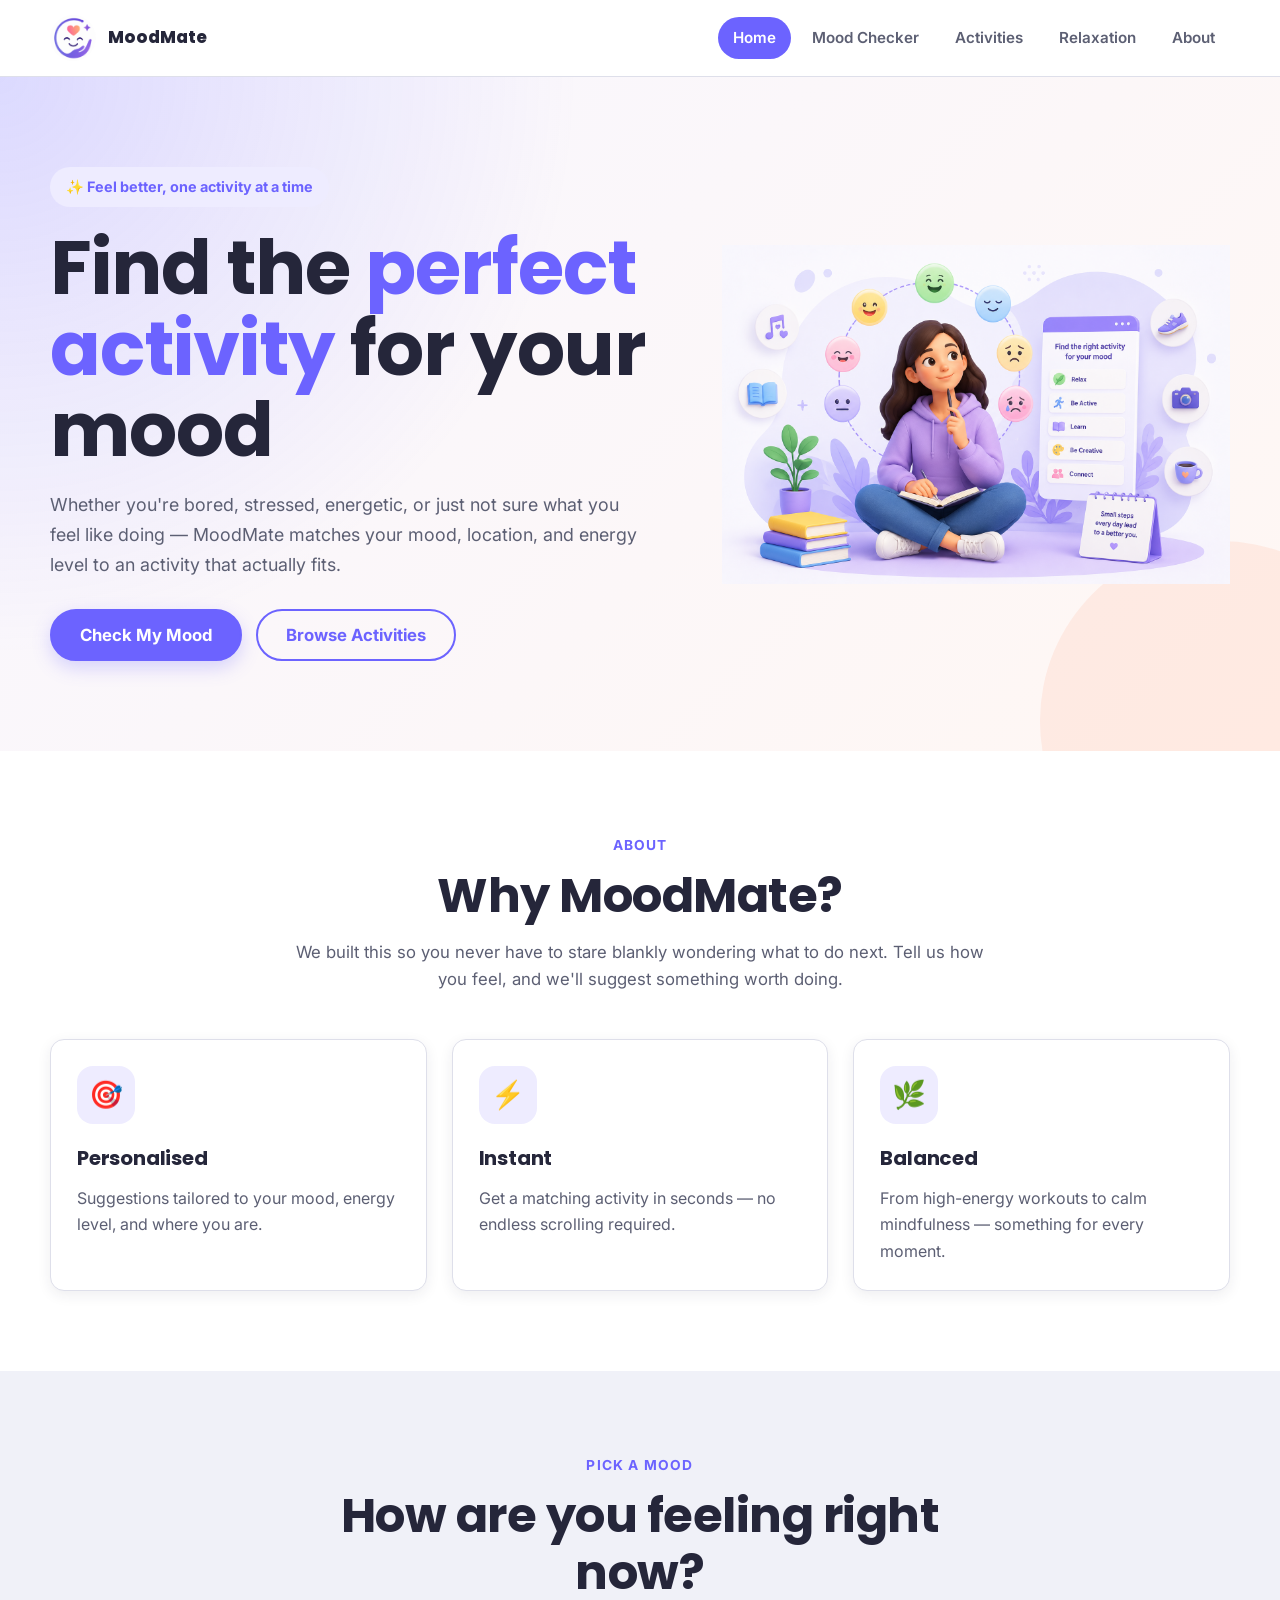
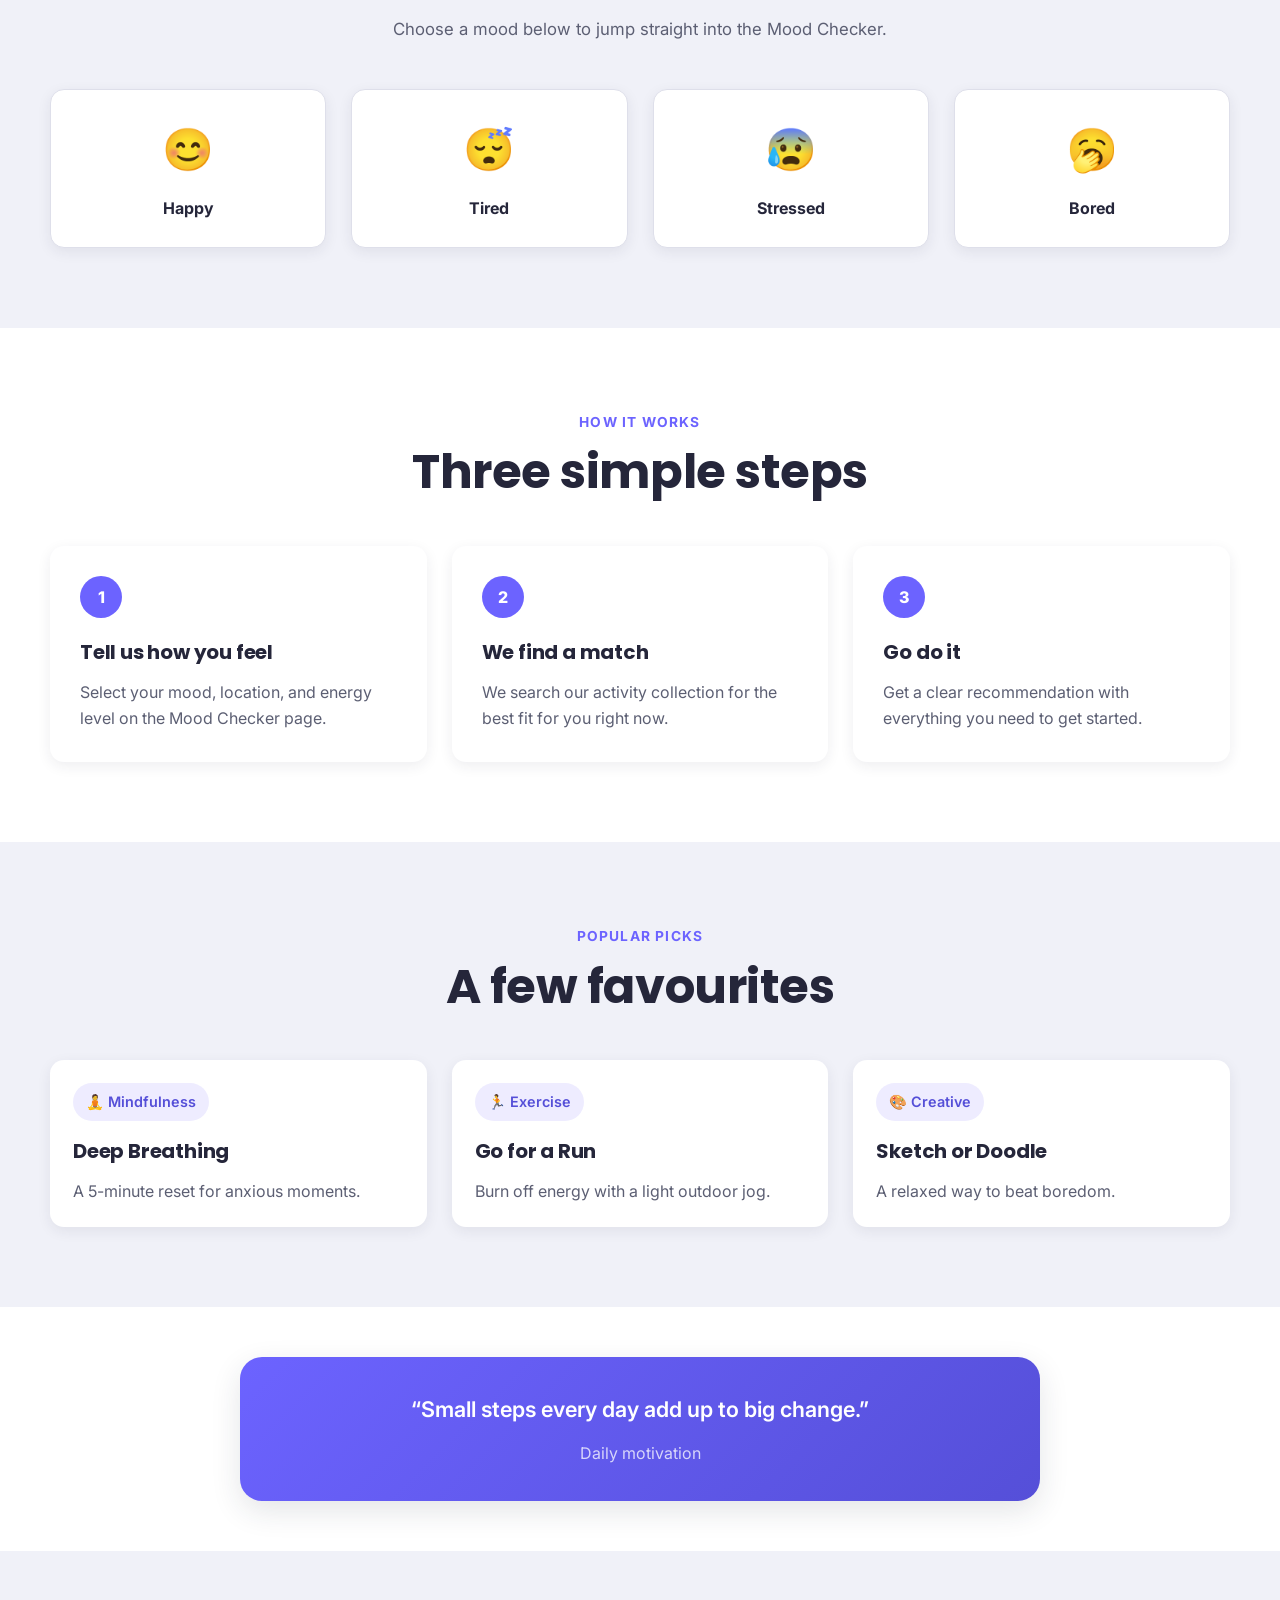
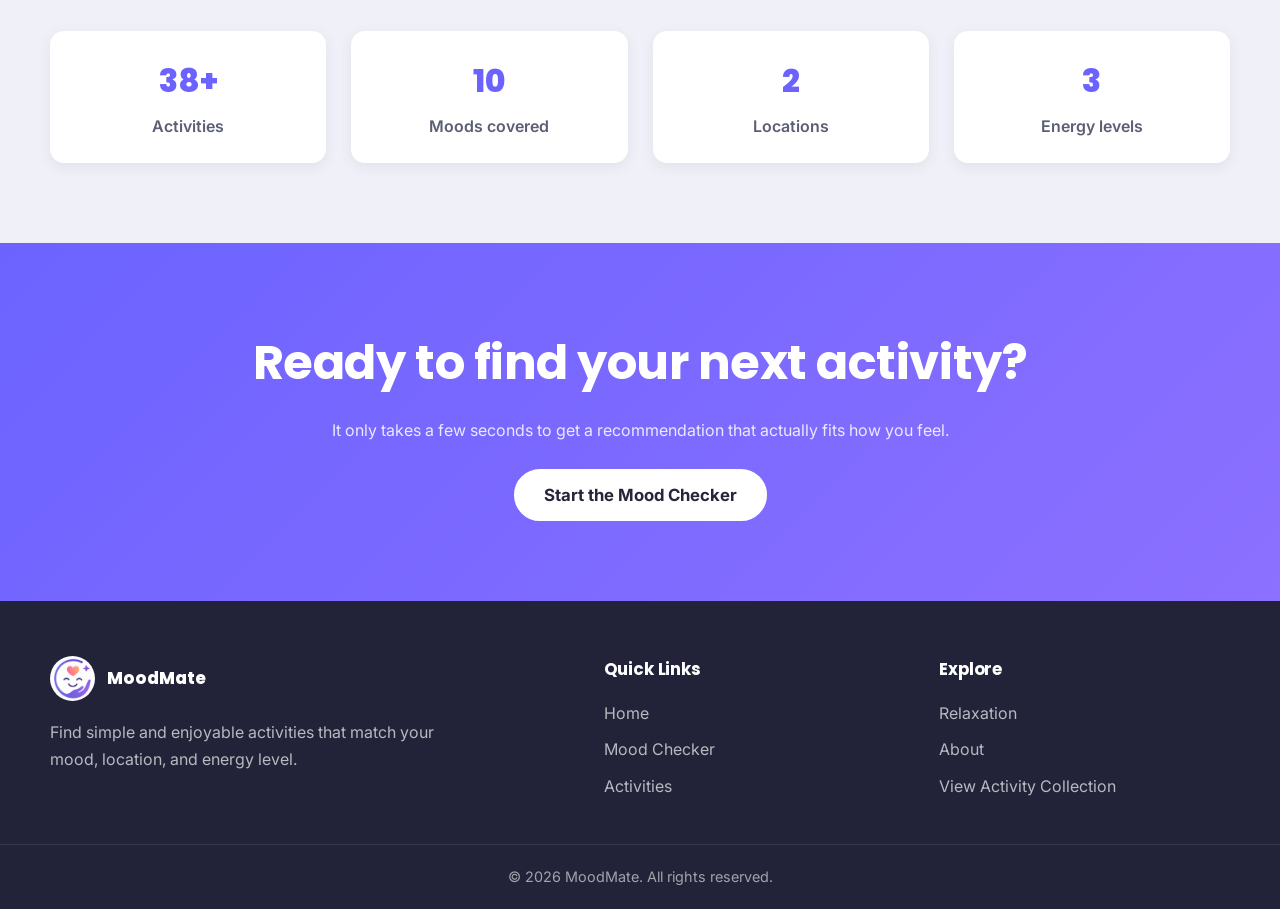
==== index.html @ 09d6cd77 "Add files via upload" ====
<!DOCTYPE html>
<html lang="en">
 <head>
  <meta charset="utf-8">
  <meta content="width=device-width, initial-scale=1.0" name="viewport">
  <meta content="Find activities that match your mood, location, and energy level in seconds." name="description">
  <meta content="MoodMate" name="author">
  <title>
   Home | MoodMate
  </title>
  <link href="https://fonts.googleapis.com" rel="preconnect">
  <link crossorigin href="https://fonts.gstatic.com" rel="preconnect">
  <link href="https://fonts.googleapis.com/css2?family=Poppins:wght@500;600;700;800&family=Inter:wght@400;500;600;700&display=swap" rel="stylesheet">
  <link href="css/style.css" rel="stylesheet">
 </head>
 <body>
  <div class="site-wrapper">
   <header class="site-header">
    <div class="container navbar-container">
     <a aria-label="Go to home page" class="site-logo" href="index.html">
      <img alt="MoodMate logo" class="site-logo-image" src="images/logo.png">
      <span class="site-logo-text">
       MoodMate
      </span>
     </a>
     <button aria-controls="mainNavigation" aria-expanded="false" aria-label="Open navigation menu" class="mobile-menu-button" id="mobileMenuButton" type="button">
      <span class="menu-line">
      </span>
      <span class="menu-line">
      </span>
      <span class="menu-line">
      </span>
     </button>
     <nav aria-label="Main navigation" class="main-navigation" id="mainNavigation">
      <ul class="navigation-list">
       <li class="navigation-item">
        <a class="nav-link active" href="index.html">
         Home
        </a>
       </li>
       <li class="navigation-item">
        <a class="nav-link" href="mood-checker.html">
         Mood Checker
        </a>
       </li>
       <li class="navigation-item">
        <a class="nav-link" href="activities.html">
         Activities
        </a>
       </li>
       <li class="navigation-item">
        <a class="nav-link" href="relaxation.html">
         Relaxation
        </a>
       </li>
       <li class="navigation-item">
        <a class="nav-link" href="about.html">
         About
        </a>
       </li>
      </ul>
     </nav>
    </div>
   </header>
   <main>
    <!-- Hero -->
    <section class="hero">
     <div class="container hero-content">
      <div class="hero-text">
       <span class="hero-badge">
        ✨ Feel better, one activity at a time
       </span>
       <h1 class="hero-title">
        Find the
        <span class="hero-title-highlight">
         perfect activity
        </span>
        for your mood
       </h1>
       <p class="hero-description">
        Whether you're bored, stressed, energetic, or just not sure what you feel like doing &mdash;
                    MoodMate matches your mood, location, and energy level to an activity
                    that actually fits.
       </p>
       <div class="hero-actions">
        <a class="button button-primary button-large" href="mood-checker.html">
         Check My Mood
        </a>
        <a class="button button-outline button-large" href="activities.html">
         Browse Activities
        </a>
       </div>
      </div>
      <div class="hero-image-wrapper">
       <img alt="Illustration of a smiling face card surrounded by activity chips" class="hero-image" src="images/hero.png">
      </div>
     </div>
    </section>
    <!-- About -->
    <section class="page-section section-background">
     <div class="container">
      <div class="section-header">
       <span class="section-label">
        About
       </span>
       <h2 class="section-title">
        Why MoodMate?
       </h2>
       <p class="section-description">
        We built this so you never have to stare blankly wondering what to do next.
                    Tell us how you feel, and we'll suggest something worth doing.
       </p>
      </div>
      <div class="grid grid-three">
       <div class="card">
        <div class="card-icon">
         🎯
        </div>
        <h3 class="card-title">
         Personalised
        </h3>
        <p class="card-description">
         Suggestions tailored to your mood, energy level, and where you are.
        </p>
       </div>
       <div class="card">
        <div class="card-icon">
         ⚡
        </div>
        <h3 class="card-title">
         Instant
        </h3>
        <p class="card-description">
         Get a matching activity in seconds &mdash; no endless scrolling required.
        </p>
       </div>
       <div class="card">
        <div class="card-icon">
         🌿
        </div>
        <h3 class="card-title">
         Balanced
        </h3>
        <p class="card-description">
         From high-energy workouts to calm mindfulness &mdash; something for every moment.
        </p>
       </div>
      </div>
     </div>
    </section>
    <!-- Mood picker preview -->
    <section class="page-section section-soft">
     <div class="container">
      <div class="section-header">
       <span class="section-label">
        Pick a mood
       </span>
       <h2 class="section-title">
        How are you feeling right now?
       </h2>
       <p class="section-description">
        Choose a mood below to jump straight into the Mood Checker.
       </p>
      </div>
      <div class="grid grid-four">
       <a class="mood-card" href="mood-checker.html">
        <div class="mood-icon">
         😊
        </div>
        <div class="mood-name">
         Happy
        </div>
       </a>
       <a class="mood-card" href="mood-checker.html">
        <div class="mood-icon">
         😴
        </div>
        <div class="mood-name">
         Tired
        </div>
       </a>
       <a class="mood-card" href="mood-checker.html">
        <div class="mood-icon">
         😰
        </div>
        <div class="mood-name">
         Stressed
        </div>
       </a>
       <a class="mood-card" href="mood-checker.html">
        <div class="mood-icon">
         🥱
        </div>
        <div class="mood-name">
         Bored
        </div>
       </a>
      </div>
     </div>
    </section>
    <!-- How it works -->
    <section class="page-section section-background">
     <div class="container">
      <div class="section-header">
       <span class="section-label">
        How it works
       </span>
       <h2 class="section-title">
        Three simple steps
       </h2>
      </div>
      <div class="grid grid-three steps-grid">
       <div class="step-card">
        <h3 class="card-title">
         Tell us how you feel
        </h3>
        <p class="card-description">
         Select your mood, location, and energy level on the Mood Checker page.
        </p>
       </div>
       <div class="step-card">
        <h3 class="card-title">
         We find a match
        </h3>
        <p class="card-description">
         We search our activity collection for the best fit for you right now.
        </p>
       </div>
       <div class="step-card">
        <h3 class="card-title">
         Go do it
        </h3>
        <p class="card-description">
         Get a clear recommendation with everything you need to get started.
        </p>
       </div>
      </div>
     </div>
    </section>
    <!-- Featured activities -->
    <section class="page-section section-soft">
     <div class="container">
      <div class="section-header">
       <span class="section-label">
        Popular picks
       </span>
       <h2 class="section-title">
        A few favourites
       </h2>
      </div>
      <div class="grid grid-three">
       <div class="featured-card">
        <div class="featured-card-content">
         <span class="detail-badge">
          🧘 Mindfulness
         </span>
         <h3 class="card-title" style="margin-top:14px;">
          Deep Breathing
         </h3>
         <p class="card-description">
          A 5-minute reset for anxious moments.
         </p>
        </div>
       </div>
       <div class="featured-card">
        <div class="featured-card-content">
         <span class="detail-badge">
          🏃 Exercise
         </span>
         <h3 class="card-title" style="margin-top:14px;">
          Go for a Run
         </h3>
         <p class="card-description">
          Burn off energy with a light outdoor jog.
         </p>
        </div>
       </div>
       <div class="featured-card">
        <div class="featured-card-content">
         <span class="detail-badge">
          🎨 Creative
         </span>
         <h3 class="card-title" style="margin-top:14px;">
          Sketch or Doodle
         </h3>
         <p class="card-description">
          A relaxed way to beat boredom.
         </p>
        </div>
       </div>
      </div>
     </div>
    </section>
    <!-- Quote -->
    <section class="page-section-small section-background">
     <div class="container">
      <div class="quote-box">
       <p class="quote-text" id="dailyQuote">
        "Take care of your body. It's the only place you have to live."
       </p>
       <p class="quote-label">
        Daily motivation
       </p>
      </div>
     </div>
    </section>
    <!-- Benefits -->
    <section class="page-section section-soft">
     <div class="container grid grid-four">
      <div class="info-card">
       <span class="info-card-number">
        38+
       </span>
       <span class="info-card-label">
        Activities
       </span>
      </div>
      <div class="info-card">
       <span class="info-card-number">
        10
       </span>
       <span class="info-card-label">
        Moods covered
       </span>
      </div>
      <div class="info-card">
       <span class="info-card-number">
        2
       </span>
       <span class="info-card-label">
        Locations
       </span>
      </div>
      <div class="info-card">
       <span class="info-card-number">
        3
       </span>
       <span class="info-card-label">
        Energy levels
       </span>
      </div>
     </div>
    </section>
    <!-- CTA -->
    <section class="page-section cta-section">
     <div class="container">
      <h2 class="cta-title">
       Ready to find your next activity?
      </h2>
      <p class="cta-description">
       It only takes a few seconds to get a recommendation that actually fits how you feel.
      </p>
      <a class="button button-light button-large" href="mood-checker.html">
       Start the Mood Checker
      </a>
     </div>
    </section>
   </main>
   <footer class="site-footer">
    <div class="container footer-container">
     <div class="footer-section footer-about">
      <a aria-label="Go to home page" class="footer-logo" href="index.html">
       <img alt="MoodMate logo" class="footer-logo-image" src="images/logo.png">
       <span class="footer-logo-text">
        MoodMate
       </span>
      </a>
      <p class="footer-description">
       Find simple and enjoyable activities that match your mood, location, and energy level.
      </p>
     </div>
     <div class="footer-section">
      <h2 class="footer-heading">
       Quick Links
      </h2>
      <ul class="footer-links">
       <li>
        <a href="index.html">
         Home
        </a>
       </li>
       <li>
        <a href="mood-checker.html">
         Mood Checker
        </a>
       </li>
       <li>
        <a href="activities.html">
         Activities
        </a>
       </li>
      </ul>
     </div>
     <div class="footer-section">
      <h2 class="footer-heading">
       Explore
      </h2>
      <ul class="footer-links">
       <li>
        <a href="relaxation.html">
         Relaxation
        </a>
       </li>
       <li>
        <a href="about.html">
         About
        </a>
       </li>
       <li>
        <a href="xml/activities.xml" rel="noopener noreferrer" target="_blank">
         View Activity Collection
        </a>
       </li>
      </ul>
     </div>
    </div>
    <div class="footer-bottom">
     <div class="container">
      <p>
       &copy;
       <span id="currentYear">
       </span>
       MoodMate. All rights reserved.
      </p>
     </div>
    </div>
   </footer>
  </div>
  <script src="js/main.js">
  </script>
 </body>
</html>
---- css/style.css ----
/* =========================================================
   1. CSS VARIABLES
   ========================================================= */

:root {
    --primary-color: #6c63ff;
    --primary-dark: #554fd8;
    --primary-light: #eeecff;

    --secondary-color: #ff8a65;
    --secondary-light: #fff0eb;

    --success-color: #2e9d67;
    --success-light: #e8f7ef;

    --danger-color: #d9534f;
    --danger-light: #fdeceb;

    --warning-color: #e0a800;
    --warning-light: #fff7d6;

    --text-dark: #25263a;
    --text-medium: #5c5f73;
    --text-light: #7d8092;

    --background-color: #f7f8fc;
    --surface-color: #ffffff;
    --surface-soft: #f0f1f8;

    --border-color: #dedfea;
    --border-dark: #c9cbd8;

    --shadow-small: 0 4px 14px rgba(37, 38, 58, 0.08);
    --shadow-medium: 0 10px 30px rgba(37, 38, 58, 0.12);
    --shadow-large: 0 18px 45px rgba(37, 38, 58, 0.16);

    --radius-small: 8px;
    --radius-medium: 14px;
    --radius-large: 22px;
    --radius-round: 999px;

    --transition-fast: 0.2s ease;
    --transition-normal: 0.3s ease;

    --container-width: 1180px;

    --font-family: "Inter", "Segoe UI", Arial, Helvetica, sans-serif;
    --font-heading: "Poppins", "Segoe UI", Arial, Helvetica, sans-serif;
}


/* =========================================================
   2. RESET AND BASE STYLES
   ========================================================= */

* {
    box-sizing: border-box;
    margin: 0;
    padding: 0;
}

html {
    scroll-behavior: smooth;
}

body {
    min-height: 100vh;
    font-family: var(--font-family);
    font-size: 16px;
    line-height: 1.65;
    color: var(--text-dark);
    background-color: var(--background-color);
}

h1, h2, h3, h4, h5, h6 {
    font-family: var(--font-heading);
    font-weight: 700;
    letter-spacing: -0.01em;
}

img {
    display: block;
    max-width: 100%;
    height: auto;
}

a {
    color: inherit;
    text-decoration: none;
}

button,
input,
select,
textarea {
    font: inherit;
}

button {
    cursor: pointer;
}

ul,
ol {
    list-style-position: inside;
}

.site-wrapper {
    min-height: 100vh;
    display: flex;
    flex-direction: column;
}

main {
    flex: 1;
}

::selection {
    color: #ffffff;
    background-color: var(--primary-color);
}


/* =========================================================
   3. REUSABLE LAYOUT
   ========================================================= */

.container {
    width: min(100% - 40px, var(--container-width));
    margin-inline: auto;
}

.page-section {
    padding: 80px 0;
}

.page-section-small {
    padding: 50px 0;
}

.section-background {
    background-color: var(--surface-color);
}

.section-soft {
    background-color: var(--surface-soft);
}

.section-header {
    max-width: 720px;
    margin: 0 auto 45px;
    text-align: center;
}

.section-label {
    display: inline-block;
    margin-bottom: 10px;
    color: var(--primary-color);
    font-size: 0.86rem;
    font-weight: 700;
    letter-spacing: 1.2px;
    text-transform: uppercase;
}

.section-title {
    margin-bottom: 14px;
    font-size: clamp(2rem, 4vw, 3rem);
    line-height: 1.2;
}

.section-description {
    color: var(--text-medium);
    font-size: 1.05rem;
}

.grid {
    display: grid;
    gap: 25px;
}

.grid-two {
    grid-template-columns: repeat(2, minmax(0, 1fr));
}

.grid-three {
    grid-template-columns: repeat(3, minmax(0, 1fr));
}

.grid-four {
    grid-template-columns: repeat(4, minmax(0, 1fr));
}

.text-center {
    text-align: center;
}

.hidden {
    display: none !important;
}

.full-width {
    width: 100%;
}


/* =========================================================
   4. HEADER AND NAVIGATION
   ========================================================= */

.site-header {
    position: sticky;
    top: 0;
    z-index: 1000;
    background-color: rgba(255, 255, 255, 0.96);
    border-bottom: 1px solid var(--border-color);
    backdrop-filter: blur(10px);
}

.navbar-container {
    min-height: 76px;
    display: flex;
    align-items: center;
    justify-content: space-between;
    gap: 30px;
}

.site-logo {
    display: inline-flex;
    align-items: center;
    gap: 12px;
    flex-shrink: 0;
}

.site-logo-image {
    width: 46px;
    height: 46px;
    object-fit: contain;
    border-radius: 50%;
}

.site-logo-text {
    color: var(--text-dark);
    font-family: var(--font-heading);
    font-size: 1.05rem;
    font-weight: 800;
    white-space: nowrap;
}

.main-navigation {
    display: block;
}

.navigation-list {
    display: flex;
    align-items: center;
    gap: 6px;
    list-style: none;
}

.navigation-item {
    list-style: none;
}

.nav-link {
    position: relative;
    display: inline-flex;
    align-items: center;
    min-height: 42px;
    padding: 8px 15px;
    color: var(--text-medium);
    font-size: 0.95rem;
    font-weight: 600;
    border-radius: var(--radius-round);
    transition:
        color var(--transition-fast),
        background-color var(--transition-fast);
}

.nav-link:hover {
    color: var(--primary-color);
    background-color: var(--primary-light);
}

.nav-link.active {
    color: #ffffff;
    background-color: var(--primary-color);
}

.mobile-menu-button {
    display: none;
    width: 44px;
    height: 44px;
    padding: 10px;
    background-color: var(--primary-light);
    border: none;
    border-radius: var(--radius-small);
}

.menu-line {
    display: block;
    width: 100%;
    height: 3px;
    margin: 4px 0;
    background-color: var(--primary-color);
    border-radius: var(--radius-round);
    transition: transform var(--transition-fast);
}


/* =========================================================
   5. BUTTONS
   ========================================================= */

.button,
.btn {
    display: inline-flex;
    align-items: center;
    justify-content: center;
    gap: 8px;
    min-height: 46px;
    padding: 11px 22px;
    font-weight: 700;
    line-height: 1.2;
    text-align: center;
    border: 2px solid transparent;
    border-radius: var(--radius-round);
    transition:
        transform var(--transition-fast),
        background-color var(--transition-fast),
        border-color var(--transition-fast),
        color var(--transition-fast),
        box-shadow var(--transition-fast);
}

.button:hover,
.btn:hover {
    transform: translateY(-2px);
}

.button-primary,
.btn-primary {
    color: #ffffff;
    background-color: var(--primary-color);
    border-color: var(--primary-color);
    box-shadow: 0 7px 18px rgba(108, 99, 255, 0.25);
}

.button-primary:hover,
.btn-primary:hover {
    background-color: var(--primary-dark);
    border-color: var(--primary-dark);
}

.button-secondary,
.btn-secondary {
    color: #ffffff;
    background-color: var(--secondary-color);
    border-color: var(--secondary-color);
}

.button-secondary:hover,
.btn-secondary:hover {
    background-color: #ec7654;
    border-color: #ec7654;
}

.button-outline,
.btn-outline {
    color: var(--primary-color);
    background-color: transparent;
    border-color: var(--primary-color);
}

.button-outline:hover,
.btn-outline:hover {
    color: #ffffff;
    background-color: var(--primary-color);
}

.button-light,
.btn-light {
    color: var(--text-dark);
    background-color: #ffffff;
    border-color: #ffffff;
}

.button-light:hover,
.btn-light:hover {
    color: var(--primary-color);
}

.button-small {
    min-height: 38px;
    padding: 8px 16px;
    font-size: 0.9rem;
}

.button-large {
    min-height: 52px;
    padding: 14px 28px;
    font-size: 1.05rem;
}

.button:disabled,
.btn:disabled {
    cursor: not-allowed;
    opacity: 0.55;
    transform: none;
}


/* =========================================================
   6. HERO SECTIONS
   ========================================================= */

.hero {
    position: relative;
    overflow: hidden;
    padding: 90px 0;
    background:
        radial-gradient(circle at top left, rgba(108, 99, 255, 0.20), transparent 40%),
        linear-gradient(135deg, #f8f7ff, #fff7f3);
}

.hero::after {
    content: "";
    position: absolute;
    right: -120px;
    bottom: -150px;
    width: 360px;
    height: 360px;
    background-color: rgba(255, 138, 101, 0.12);
    border-radius: 50%;
}

.hero-content {
    position: relative;
    z-index: 1;
    display: grid;
    grid-template-columns: 1.1fr 0.9fr;
    align-items: center;
    gap: 50px;
}

.hero-text {
    max-width: 650px;
}

.hero-badge {
    display: inline-flex;
    align-items: center;
    gap: 8px;
    margin-bottom: 20px;
    padding: 8px 16px;
    color: var(--primary-color);
    font-size: 0.9rem;
    font-weight: 700;
    background-color: var(--primary-light);
    border-radius: var(--radius-round);
}

.hero-title {
    margin-bottom: 20px;
    font-size: clamp(2.6rem, 6vw, 4.7rem);
    line-height: 1.08;
    letter-spacing: -1px;
}

.hero-title-highlight {
    color: var(--primary-color);
}

.hero-description {
    max-width: 590px;
    margin-bottom: 30px;
    color: var(--text-medium);
    font-size: 1.12rem;
}

.hero-actions {
    display: flex;
    flex-wrap: wrap;
    gap: 14px;
}

.hero-image-wrapper {
    position: relative;
    z-index: 1;
}

.hero-image {
    width: 100%;
    max-height: 470px;
    object-fit: contain;
}

.page-hero {
    padding: 65px 0;
    text-align: center;
    background: linear-gradient(135deg, var(--primary-light), var(--secondary-light));
}

.page-hero-title {
    margin-bottom: 12px;
    font-size: clamp(2.2rem, 5vw, 3.5rem);
    line-height: 1.15;
}

.page-hero-description {
    max-width: 700px;
    margin: 0 auto;
    color: var(--text-medium);
    font-size: 1.05rem;
}


/* =========================================================
   7. CARDS
   ========================================================= */

.card {
    padding: 26px;
    background-color: var(--surface-color);
    border: 1px solid var(--border-color);
    border-radius: var(--radius-medium);
    box-shadow: var(--shadow-small);
    transition:
        transform var(--transition-normal),
        box-shadow var(--transition-normal),
        border-color var(--transition-normal);
}

.card:hover {
    transform: translateY(-5px);
    border-color: rgba(108, 99, 255, 0.35);
    box-shadow: var(--shadow-medium);
}

.card-icon {
    width: 58px;
    height: 58px;
    margin-bottom: 18px;
    display: grid;
    place-items: center;
    color: var(--primary-color);
    font-size: 1.7rem;
    background-color: var(--primary-light);
    border-radius: 16px;
}

.card-title {
    margin-bottom: 10px;
    font-size: 1.25rem;
}

.card-description {
    color: var(--text-medium);
}

.info-card {
    padding: 24px;
    text-align: center;
    background-color: var(--surface-color);
    border-radius: var(--radius-medium);
    box-shadow: var(--shadow-small);
}

.info-card-number {
    display: block;
    margin-bottom: 5px;
    color: var(--primary-color);
    font-size: 2rem;
    font-weight: 800;
    font-family: var(--font-heading);
}

.info-card-label {
    color: var(--text-medium);
    font-weight: 600;
}


/* =========================================================
   8. FORMS
   ========================================================= */

.form-card {
    max-width: 760px;
    margin: 0 auto;
    padding: 35px;
    background-color: var(--surface-color);
    border: 1px solid var(--border-color);
    border-radius: var(--radius-large);
    box-shadow: var(--shadow-medium);
}

.form-grid {
    display: grid;
    grid-template-columns: repeat(2, minmax(0, 1fr));
    gap: 22px;
}

.form-group {
    display: flex;
    flex-direction: column;
    gap: 8px;
}

.form-group-full {
    grid-column: 1 / -1;
}

.form-label {
    color: var(--text-dark);
    font-weight: 700;
}

.form-control,
.form-select,
.form-textarea {
    width: 100%;
    min-height: 48px;
    padding: 12px 14px;
    color: var(--text-dark);
    background-color: #ffffff;
    border: 1px solid var(--border-dark);
    border-radius: var(--radius-small);
    outline: none;
    transition:
        border-color var(--transition-fast),
        box-shadow var(--transition-fast),
        background-color var(--transition-fast);
}

.form-textarea {
    min-height: 150px;
    resize: vertical;
}

.form-control:focus,
.form-select:focus,
.form-textarea:focus {
    border-color: var(--primary-color);
    box-shadow: 0 0 0 4px rgba(108, 99, 255, 0.12);
}

.form-control::placeholder,
.form-textarea::placeholder {
    color: #a3a5b1;
}

.form-error {
    min-height: 20px;
    color: var(--danger-color);
    font-size: 0.86rem;
}

.input-error {
    border-color: var(--danger-color);
    background-color: var(--danger-light);
}

.form-actions {
    margin-top: 10px;
    display: flex;
    flex-wrap: wrap;
    gap: 12px;
}

.success-message {
    margin-top: 25px;
    padding: 18px;
    color: var(--success-color);
    text-align: center;
    background-color: var(--success-light);
    border: 1px solid rgba(46, 157, 103, 0.25);
    border-radius: var(--radius-small);
}

.error-message {
    margin-top: 25px;
    padding: 18px;
    color: var(--danger-color);
    text-align: center;
    background-color: var(--danger-light);
    border: 1px solid rgba(217, 83, 79, 0.25);
    border-radius: var(--radius-small);
}


/* =========================================================
   9. HOME PAGE
   ========================================================= */

.mood-card {
    cursor: pointer;
    padding: 25px 18px;
    text-align: center;
    background-color: var(--surface-color);
    border: 1px solid var(--border-color);
    border-radius: var(--radius-medium);
    box-shadow: var(--shadow-small);
    transition:
        transform var(--transition-fast),
        border-color var(--transition-fast),
        box-shadow var(--transition-fast);
}

.mood-card:hover {
    transform: translateY(-5px);
    border-color: var(--primary-color);
    box-shadow: var(--shadow-medium);
}

.mood-icon {
    margin-bottom: 12px;
    font-size: 2.6rem;
}

.mood-name {
    font-size: 1rem;
    font-weight: 700;
}

.steps-grid {
    counter-reset: step;
}

.step-card {
    position: relative;
    padding: 30px;
    background-color: var(--surface-color);
    border-radius: var(--radius-medium);
    box-shadow: var(--shadow-small);
}

.step-card::before {
    counter-increment: step;
    content: counter(step);
    width: 42px;
    height: 42px;
    margin-bottom: 18px;
    display: grid;
    place-items: center;
    color: #ffffff;
    font-weight: 800;
    background-color: var(--primary-color);
    border-radius: 50%;
}

.featured-card {
    overflow: hidden;
    background-color: var(--surface-color);
    border-radius: var(--radius-medium);
    box-shadow: var(--shadow-small);
}

.featured-card-image {
    width: 100%;
    height: 210px;
    object-fit: cover;
}

.featured-card-content {
    padding: 23px;
}

.quote-box {
    max-width: 800px;
    margin: 0 auto;
    padding: 35px;
    text-align: center;
    background: linear-gradient(135deg, var(--primary-color), var(--primary-dark));
    border-radius: var(--radius-large);
    box-shadow: var(--shadow-medium);
}

.quote-text {
    margin-bottom: 12px;
    color: #ffffff;
    font-size: 1.35rem;
    font-weight: 600;
}

.quote-label {
    color: rgba(255, 255, 255, 0.75);
}

.cta-section {
    color: #ffffff;
    text-align: center;
    background: linear-gradient(135deg, var(--primary-color), #8c70ff);
}

.cta-title {
    margin-bottom: 14px;
    font-size: clamp(2rem, 4vw, 3rem);
}

.cta-description {
    max-width: 650px;
    margin: 0 auto 26px;
    color: rgba(255, 255, 255, 0.85);
}


/* =========================================================
   10. MOOD CHECKER PAGE
   ========================================================= */

.mood-checker-layout {
    display: grid;
    grid-template-columns: minmax(0, 0.9fr) minmax(0, 1.1fr);
    align-items: start;
    gap: 35px;
}

.mood-checker-image {
    width: 100%;
    max-height: 500px;
    object-fit: contain;
}

.result-area {
    margin-top: 35px;
}

.result-card {
    padding: 30px;
    background-color: var(--surface-color);
    border: 2px solid var(--primary-light);
    border-radius: var(--radius-large);
    box-shadow: var(--shadow-medium);
}

.result-card-heading {
    margin-bottom: 8px;
    color: var(--primary-color);
    font-size: 0.9rem;
    font-weight: 800;
    letter-spacing: 1px;
    text-transform: uppercase;
}

.result-card-title {
    margin-bottom: 14px;
    font-size: 1.8rem;
}

.result-card-description {
    margin-bottom: 20px;
    color: var(--text-medium);
}

.result-details {
    display: flex;
    flex-wrap: wrap;
    gap: 10px;
}

.detail-badge {
    display: inline-flex;
    align-items: center;
    padding: 7px 13px;
    color: var(--primary-dark);
    font-size: 0.9rem;
    font-weight: 600;
    background-color: var(--primary-light);
    border-radius: var(--radius-round);
}

.loading-message {
    padding: 24px;
    color: var(--text-medium);
    text-align: center;
}


/* =========================================================
   11. ACTIVITIES PAGE
   ========================================================= */

.activity-controls {
    margin-bottom: 35px;
    padding: 25px;
    background-color: var(--surface-color);
    border-radius: var(--radius-medium);
    box-shadow: var(--shadow-small);
}

.search-wrapper {
    margin-bottom: 20px;
}

.activity-search {
    width: 100%;
    min-height: 50px;
    padding: 12px 16px;
    border: 1px solid var(--border-dark);
    border-radius: var(--radius-round);
    outline: none;
}

.activity-search:focus {
    border-color: var(--primary-color);
    box-shadow: 0 0 0 4px rgba(108, 99, 255, 0.12);
}

.filter-group {
    margin-top: 18px;
}

.filter-heading {
    margin-bottom: 10px;
    font-size: 1rem;
}

.filter-buttons {
    display: flex;
    flex-wrap: wrap;
    gap: 10px;
}

.filter-button {
    min-height: 38px;
    padding: 8px 16px;
    color: var(--text-medium);
    font-weight: 600;
    background-color: var(--surface-soft);
    border: 1px solid var(--border-color);
    border-radius: var(--radius-round);
    transition:
        color var(--transition-fast),
        background-color var(--transition-fast),
        border-color var(--transition-fast);
}

.filter-button:hover {
    color: var(--primary-color);
    border-color: var(--primary-color);
}

.filter-button.active {
    color: #ffffff;
    background-color: var(--primary-color);
    border-color: var(--primary-color);
}

.results-summary {
    margin-bottom: 22px;
    color: var(--text-medium);
    font-weight: 600;
}

.activities-grid {
    display: grid;
    grid-template-columns: repeat(3, minmax(0, 1fr));
    gap: 25px;
}

.activity-card {
    display: flex;
    flex-direction: column;
    padding: 25px;
    background-color: var(--surface-color);
    border: 1px solid var(--border-color);
    border-radius: var(--radius-medium);
    box-shadow: var(--shadow-small);
    transition:
        transform var(--transition-normal),
        box-shadow var(--transition-normal);
}

.activity-card:hover {
    transform: translateY(-5px);
    box-shadow: var(--shadow-medium);
}

.activity-card-id {
    margin-bottom: 8px;
    color: var(--primary-color);
    font-size: 0.8rem;
    font-weight: 800;
}

.activity-card-title {
    margin-bottom: 10px;
    font-size: 1.3rem;
}

.activity-card-description {
    margin-bottom: 18px;
    color: var(--text-medium);
}

.activity-card-details {
    margin-top: auto;
    display: flex;
    flex-wrap: wrap;
    gap: 8px;
}

.activity-tag {
    padding: 6px 11px;
    color: var(--text-medium);
    font-size: 0.82rem;
    font-weight: 600;
    background-color: var(--surface-soft);
    border-radius: var(--radius-round);
}

.no-results {
    padding: 45px 20px;
    text-align: center;
    background-color: var(--surface-color);
    border-radius: var(--radius-medium);
    box-shadow: var(--shadow-small);
}

.no-results-image {
    width: 180px;
    margin: 0 auto 20px;
}

.no-results-title {
    margin-bottom: 8px;
}

.no-results-text {
    color: var(--text-medium);
}

.xml-view-link {
    margin-top: 35px;
    text-align: center;
}


/* =========================================================
   12. RELAXATION PAGE
   ========================================================= */

.relaxation-intro {
    display: grid;
    grid-template-columns: repeat(2, minmax(0, 1fr));
    align-items: center;
    gap: 45px;
}

.relaxation-image {
    width: 100%;
    max-height: 430px;
    object-fit: contain;
}

.exercise-card {
    padding: 30px;
    background-color: var(--surface-color);
    border-radius: var(--radius-large);
    box-shadow: var(--shadow-medium);
}

.breathing-circle {
    width: 210px;
    height: 210px;
    margin: 30px auto;
    display: grid;
    place-items: center;
    color: #ffffff;
    font-size: 1.3rem;
    font-weight: 800;
    text-align: center;
    background: linear-gradient(135deg, var(--primary-color), #8f86ff);
    border-radius: 50%;
    box-shadow: 0 15px 35px rgba(108, 99, 255, 0.30);
    transition:
        transform 4s ease-in-out,
        background-color var(--transition-normal);
}

.breathing-circle.expand {
    transform: scale(1.25);
}

.breathing-circle.shrink {
    transform: scale(0.85);
}

.timer-display {
    margin: 25px 0;
    color: var(--primary-color);
    font-size: 3.2rem;
    font-weight: 800;
    text-align: center;
    font-family: var(--font-heading);
}

.timer-controls {
    display: flex;
    flex-wrap: wrap;
    justify-content: center;
    gap: 12px;
}

.relaxation-list {
    display: grid;
    gap: 14px;
    margin-top: 20px;
    list-style: none;
}

.relaxation-list li {
    position: relative;
    padding: 14px 15px 14px 45px;
    background-color: var(--surface-soft);
    border-radius: var(--radius-small);
}

.relaxation-list li::before {
    content: "✓";
    position: absolute;
    left: 16px;
    color: var(--success-color);
    font-weight: 800;
}


/* =========================================================
   13. CONTACT PAGE
   ========================================================= */

.contact-layout {
    display: grid;
    grid-template-columns: minmax(0, 0.8fr) minmax(0, 1.2fr);
    align-items: center;
    gap: 45px;
}

.contact-image {
    width: 100%;
    max-height: 500px;
    object-fit: contain;
}

.contact-info {
    margin-top: 25px;
    display: grid;
    gap: 14px;
}

.contact-info-item {
    padding: 16px;
    background-color: var(--surface-color);
    border-radius: var(--radius-small);
    box-shadow: var(--shadow-small);
}

.character-count {
    color: var(--text-light);
    font-size: 0.82rem;
    text-align: right;
}


/* =========================================================
   14. FOOTER
   ========================================================= */

.site-footer {
    margin-top: auto;
    color: rgba(255, 255, 255, 0.84);
    background-color: #222339;
}

.footer-container {
    padding-top: 55px;
    padding-bottom: 45px;
    display: grid;
    grid-template-columns: 1.4fr 0.8fr 0.8fr;
    gap: 45px;
}

.footer-logo {
    display: inline-flex;
    align-items: center;
    gap: 12px;
    margin-bottom: 18px;
}

.footer-logo-image {
    width: 45px;
    height: 45px;
    object-fit: contain;
    border-radius: 50%;
}

.footer-logo-text {
    color: #ffffff;
    font-family: var(--font-heading);
    font-size: 1.05rem;
    font-weight: 800;
}

.footer-description {
    max-width: 430px;
    color: rgba(255, 255, 255, 0.68);
}

.footer-heading {
    margin-bottom: 16px;
    color: #ffffff;
    font-size: 1.05rem;
}

.footer-links {
    display: grid;
    gap: 10px;
    list-style: none;
}

.footer-links li {
    list-style: none;
}

.footer-links a {
    color: rgba(255, 255, 255, 0.68);
    transition: color var(--transition-fast);
}

.footer-links a:hover {
    color: #ffffff;
}

.footer-bottom {
    padding: 20px 0;
    text-align: center;
    border-top: 1px solid rgba(255, 255, 255, 0.10);
}

.footer-bottom p {
    color: rgba(255, 255, 255, 0.58);
    font-size: 0.9rem;
}


/* =========================================================
   15. TABLET RESPONSIVE STYLES
   ========================================================= */

@media (max-width: 992px) {

    .hero-content,
    .mood-checker-layout,
    .contact-layout,
    .relaxation-intro {
        grid-template-columns: 1fr;
    }

    .hero-text {
        max-width: none;
        text-align: center;
    }

    .hero-description {
        margin-inline: auto;
    }

    .hero-actions {
        justify-content: center;
    }

    .hero-image {
        max-height: 380px;
    }

    .grid-four {
        grid-template-columns: repeat(2, minmax(0, 1fr));
    }

    .activities-grid,
    .grid-three {
        grid-template-columns: repeat(2, minmax(0, 1fr));
    }

    .footer-container {
        grid-template-columns: 1.2fr 0.8fr;
    }

    .footer-about {
        grid-column: 1 / -1;
    }
}


/* =========================================================
   16. MOBILE NAVIGATION
   ========================================================= */

@media (max-width: 820px) {

    .navbar-container {
        position: relative;
        min-height: 70px;
    }

    .site-logo-text {
        font-size: 0.95rem;
    }

    .site-logo-image {
        width: 40px;
        height: 40px;
    }

    .mobile-menu-button {
        display: block;
    }

    .main-navigation {
        position: absolute;
        top: calc(100% + 1px);
        left: 20px;
        right: 20px;
        display: none;
        padding: 15px;
        background-color: #ffffff;
        border: 1px solid var(--border-color);
        border-radius: var(--radius-medium);
        box-shadow: var(--shadow-medium);
    }

    .main-navigation.open {
        display: block;
    }

    .navigation-list {
        flex-direction: column;
        align-items: stretch;
        gap: 6px;
    }

    .nav-link {
        width: 100%;
        justify-content: center;
        border-radius: var(--radius-small);
    }

    .mobile-menu-button.active .menu-line:nth-child(1) {
        transform: translateY(7px) rotate(45deg);
    }

    .mobile-menu-button.active .menu-line:nth-child(2) {
        opacity: 0;
    }

    .mobile-menu-button.active .menu-line:nth-child(3) {
        transform: translateY(-7px) rotate(-45deg);
    }
}


/* =========================================================
   17. SMALL MOBILE RESPONSIVE STYLES
   ========================================================= */

@media (max-width: 650px) {

    .container {
        width: min(100% - 28px, var(--container-width));
    }

    .page-section {
        padding: 58px 0;
    }

    .page-section-small {
        padding: 38px 0;
    }

    .hero {
        padding: 65px 0;
    }

    .hero-title {
        font-size: 2.55rem;
    }

    .hero-description {
        font-size: 1rem;
    }

    .hero-actions,
    .form-actions,
    .timer-controls {
        flex-direction: column;
    }

    .hero-actions .button,
    .form-actions .button,
    .timer-controls .button {
        width: 100%;
    }

    .grid-two,
    .grid-three,
    .grid-four,
    .activities-grid,
    .form-grid {
        grid-template-columns: 1fr;
    }

    .form-group-full {
        grid-column: auto;
    }

    .form-card {
        padding: 24px 18px;
    }

    .activity-controls {
        padding: 20px;
    }

    .filter-buttons {
        display: grid;
        grid-template-columns: repeat(2, minmax(0, 1fr));
    }

    .filter-button {
        width: 100%;
    }

    .breathing-circle {
        width: 175px;
        height: 175px;
    }

    .timer-display {
        font-size: 2.7rem;
    }

    .footer-container {
        grid-template-columns: 1fr;
        gap: 30px;
        text-align: center;
    }

    .footer-about {
        grid-column: auto;
    }

    .footer-logo {
        justify-content: center;
    }

    .footer-description {
        margin-inline: auto;
    }
}


/* =========================================================
   18. VERY SMALL MOBILE STYLES
   ========================================================= */

@media (max-width: 420px) {

    .site-logo-text {
        max-width: 170px;
        white-space: normal;
        line-height: 1.2;
    }

    .hero-title {
        font-size: 2.15rem;
    }

    .page-hero-title {
        font-size: 2rem;
    }

    .section-title {
        font-size: 1.85rem;
    }

    .filter-buttons {
        grid-template-columns: 1fr;
    }

    .card,
    .activity-card,
    .result-card,
    .exercise-card {
        padding: 20px;
    }
}


/* =========================================================
   19. ACCESSIBILITY
   ========================================================= */

a:focus-visible,
button:focus-visible,
input:focus-visible,
select:focus-visible,
textarea:focus-visible {
    outline: 3px solid rgba(108, 99, 255, 0.40);
    outline-offset: 3px;
}

@media (prefers-reduced-motion: reduce) {

    *,
    *::before,
    *::after {
        scroll-behavior: auto !important;
        transition-duration: 0.01ms !important;
        animation-duration: 0.01ms !important;
        animation-iteration-count: 1 !important;
    }
}


/* =========================================================
   20. PRINT STYLES
   ========================================================= */

@media print {

    .site-header,
    .site-footer,
    .mobile-menu-button,
    .button,
    .btn,
    .activity-controls {
        display: none !important;
    }

    body {
        color: #000000;
        background-color: #ffffff;
    }

    .card,
    .activity-card,
    .result-card {
        box-shadow: none;
        break-inside: avoid;
    }
}
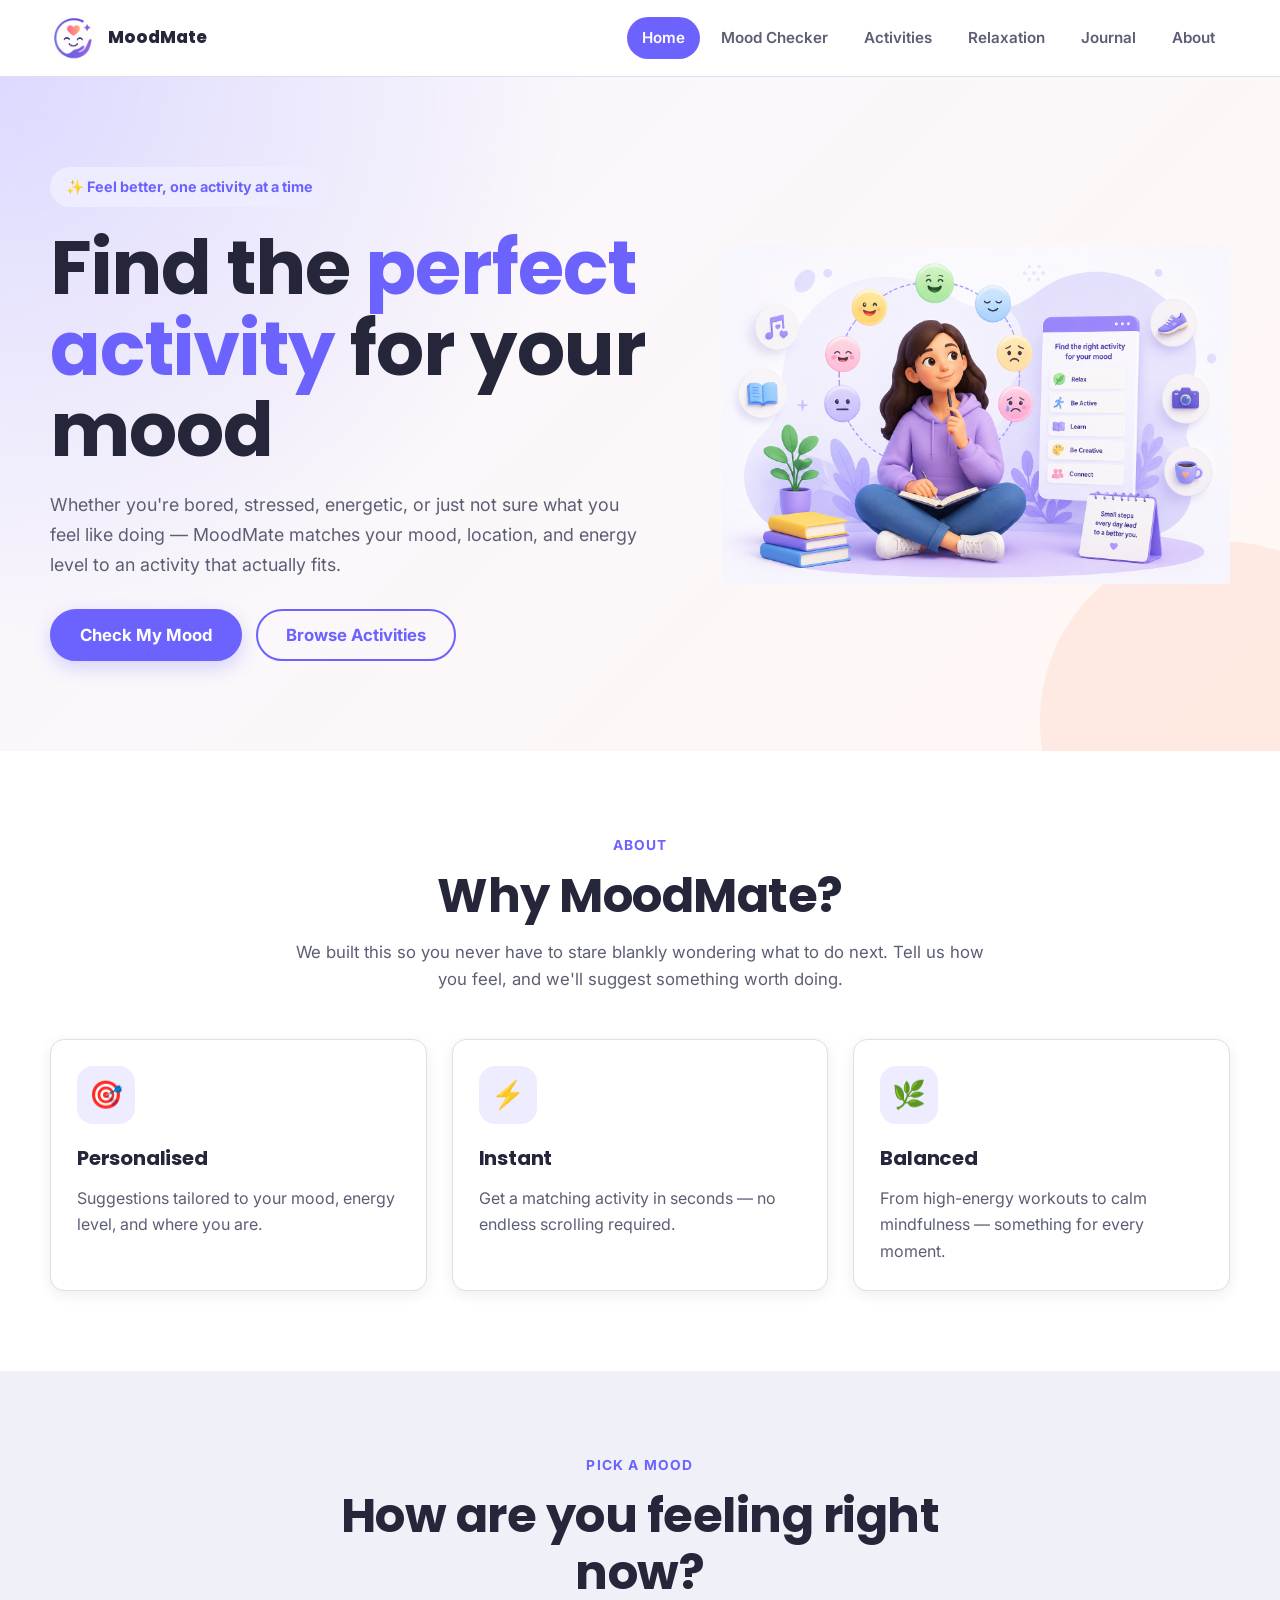
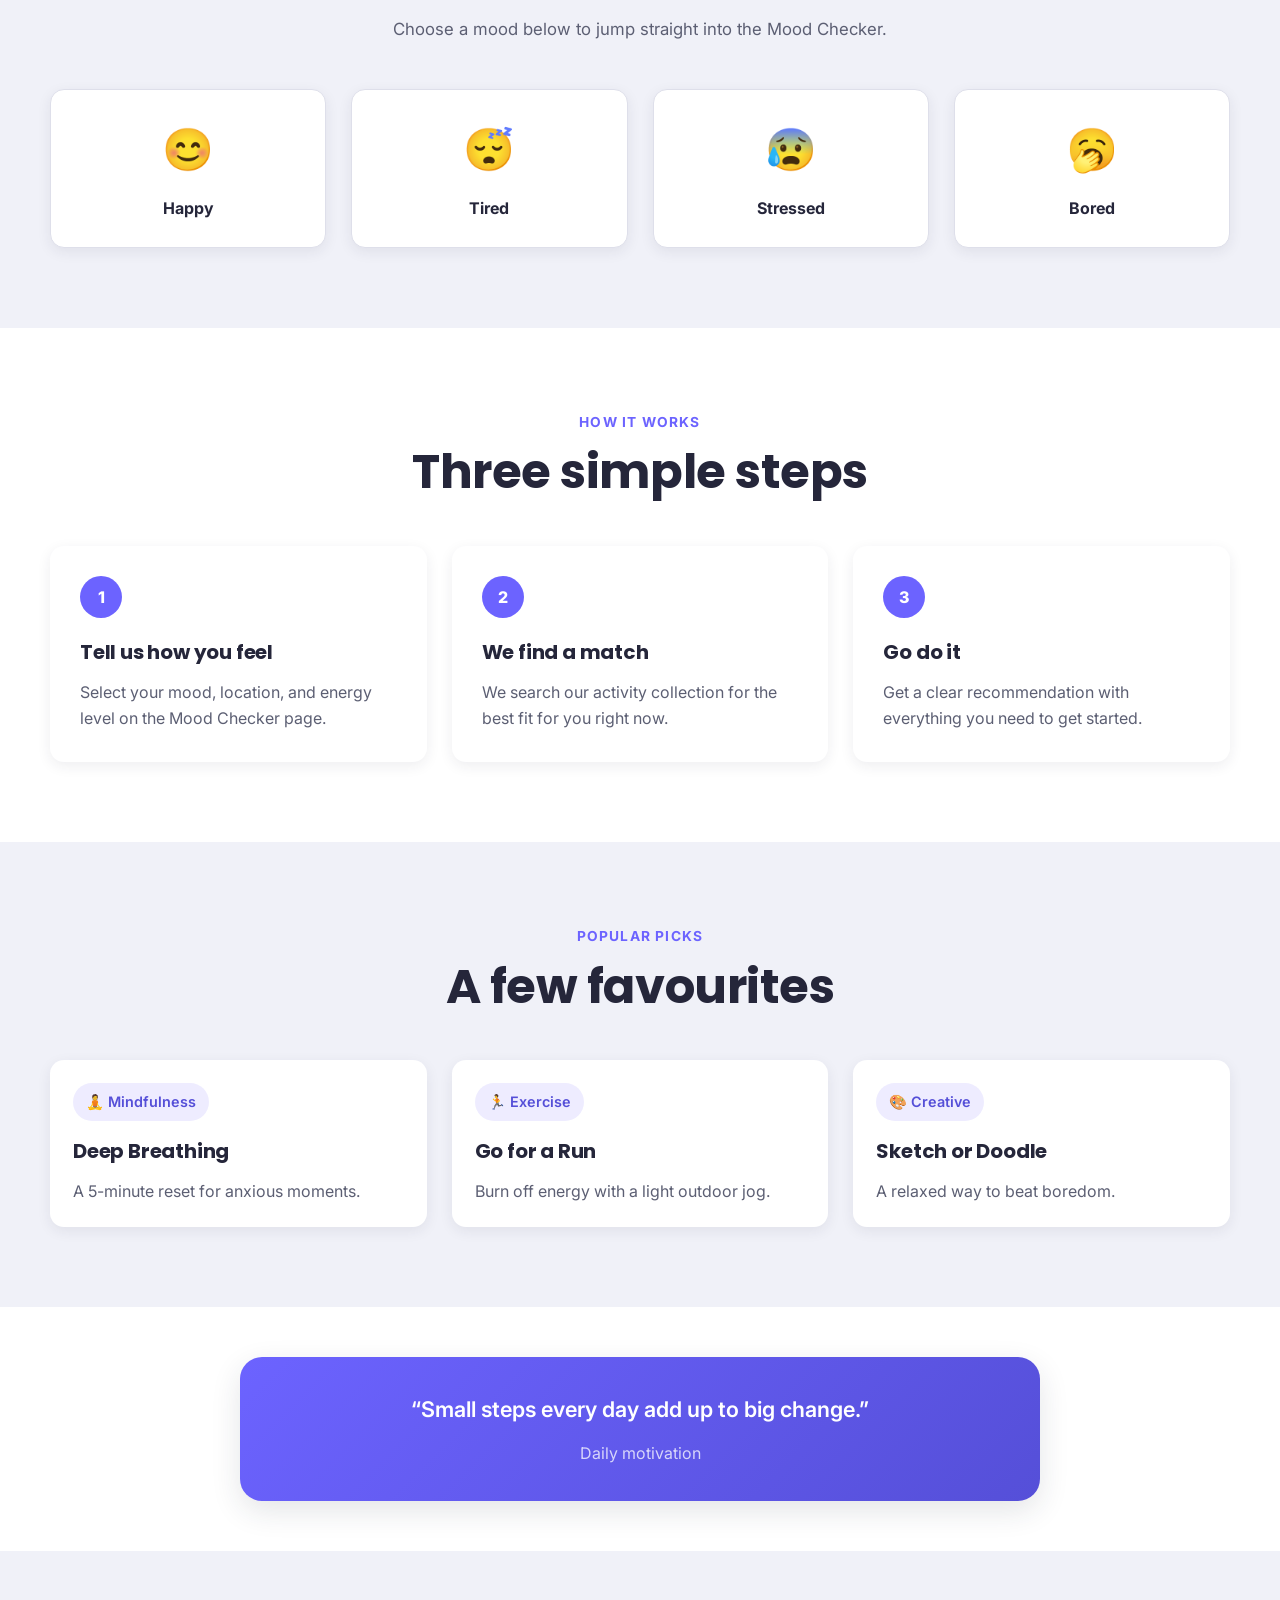
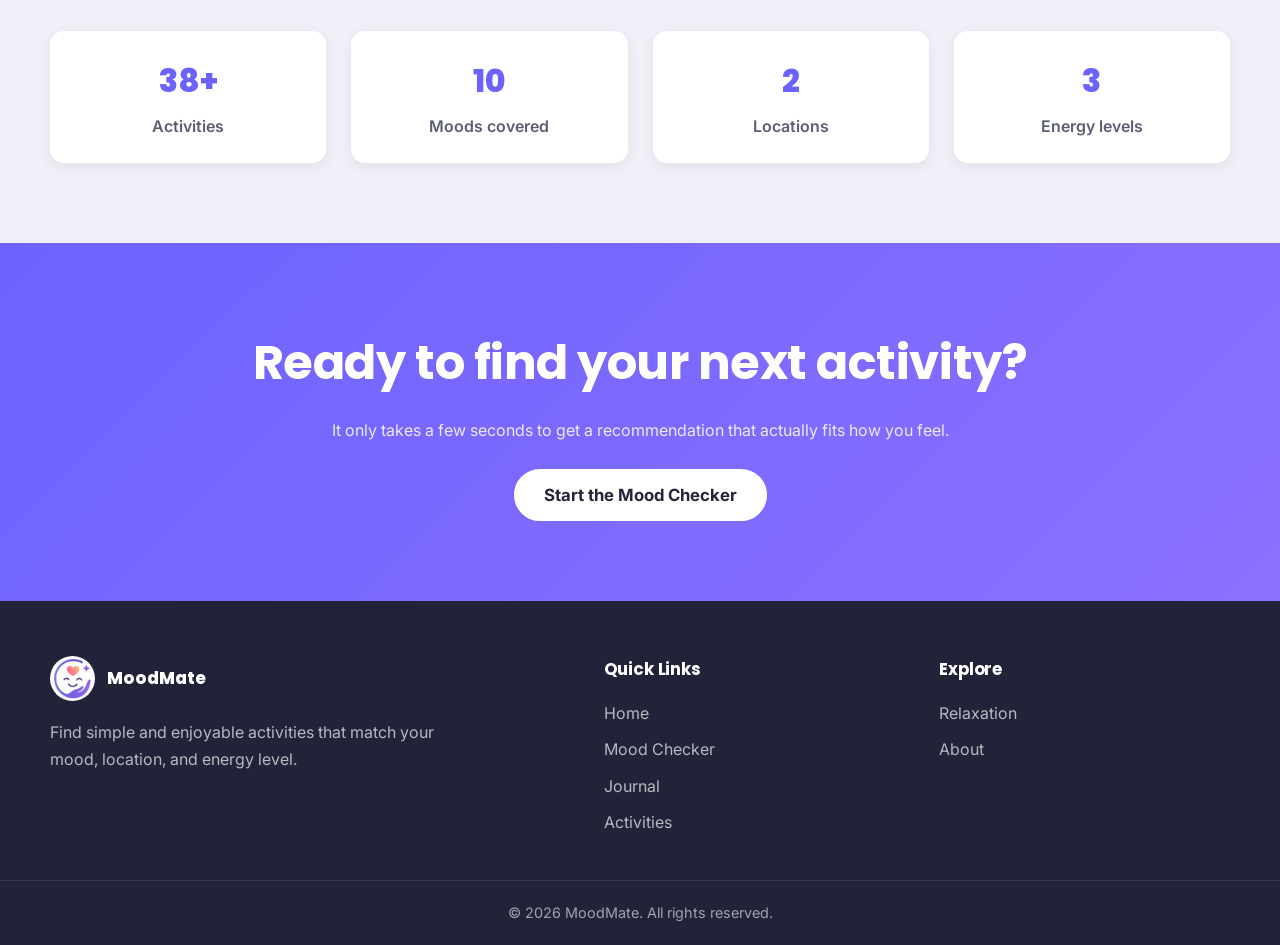
==== commit 513d13c2: "Add files via upload" ====
--- a/index.html
+++ b/index.html
@@ -54,6 +54,11 @@
         </a>
        </li>
        <li class="navigation-item">
+        <a class="nav-link" href="journal.html">
+         Journal
+        </a>
+       </li>
+       <li class="navigation-item">
         <a class="nav-link" href="about.html">
          About
         </a>
@@ -96,6 +101,13 @@
       </div>
      </div>
     </section>
+    <!-- Recently Viewed -->
+    <section class="page-section-small section-background hidden" id="recentActivitySection">
+     <div class="container">
+      <div class="result-card" id="recentActivityCard">
+      </div>
+     </div>
+    </section>
     <!-- About -->
     <section class="page-section section-background">
      <div class="container">
@@ -385,6 +397,11 @@
         </a>
        </li>
        <li>
+        <a href="journal.html">
+         Journal
+        </a>
+       </li>
+       <li>
         <a href="activities.html">
          Activities
         </a>
@@ -404,11 +421,6 @@
        <li>
         <a href="about.html">
          About
-        </a>
-       </li>
-       <li>
-        <a href="xml/activities.xml" rel="noopener noreferrer" target="_blank">
-         View Activity Collection
         </a>
        </li>
       </ul>
--- a/css/style.css
+++ b/css/style.css
@@ -1102,6 +1102,30 @@
     gap: 12px;
 }
 
+.back-to-top {
+    position: fixed;
+    right: 24px;
+    bottom: 24px;
+    width: 46px;
+    height: 46px;
+    color: #ffffff;
+    font-size: 1.3rem;
+    background-color: var(--primary-color);
+    border: none;
+    border-radius: var(--radius-round);
+    box-shadow: 0 6px 16px rgba(0, 0, 0, 0.2);
+    cursor: pointer;
+    z-index: 999;
+}
+
+.back-to-top:hover {
+    background-color: var(--primary-dark);
+}
+
+.back-to-top.hidden {
+    display: none;
+}
+
 .relaxation-list {
     display: grid;
     gap: 14px;
@@ -1549,3 +1573,135 @@
         break-inside: avoid;
     }
 }
+
+
+/* =========================================================
+   14. JOURNAL PAGE
+   ========================================================= */
+
+.journal-list-header {
+    display: flex;
+    align-items: center;
+    justify-content: space-between;
+    flex-wrap: wrap;
+    gap: 14px;
+    margin-bottom: 22px;
+}
+
+.journal-list {
+    display: flex;
+    flex-direction: column;
+    gap: 16px;
+}
+
+.journal-entry {
+    display: flex;
+    align-items: flex-start;
+    justify-content: space-between;
+    gap: 16px;
+    padding: 22px 25px;
+    background-color: var(--surface-color);
+    border: 1px solid var(--border-color);
+    border-radius: var(--radius-medium);
+    box-shadow: var(--shadow-small);
+}
+
+.journal-entry-date {
+    margin-bottom: 6px;
+    color: var(--text-light);
+    font-size: 0.85rem;
+    font-weight: 600;
+}
+
+.journal-entry-title {
+    margin-bottom: 6px;
+    font-size: 1.2rem;
+}
+
+.journal-entry-activity {
+    margin-bottom: 12px;
+    color: var(--text-medium);
+}
+
+.journal-entry-tags {
+    display: flex;
+    flex-wrap: wrap;
+    gap: 8px;
+}
+
+.journal-delete {
+    flex-shrink: 0;
+    width: 34px;
+    height: 34px;
+    color: var(--danger-color);
+    font-size: 0.95rem;
+    background-color: var(--danger-light);
+    border: none;
+    border-radius: var(--radius-round);
+    cursor: pointer;
+    transition: opacity var(--transition-fast);
+}
+
+.journal-delete:hover {
+    opacity: 0.75;
+}
+
+.result-saved-note {
+    margin-top: 16px;
+    color: var(--success-color);
+    font-size: 0.9rem;
+    font-weight: 600;
+}
+
+.result-saved-note a {
+    color: inherit;
+    text-decoration: underline;
+}
+
+/* Activities page: favorites, mark-as-done, surprise me */
+
+.activity-card {
+    position: relative;
+}
+
+.favorite-btn {
+    position: absolute;
+    top: 18px;
+    right: 18px;
+    width: 34px;
+    height: 34px;
+    color: var(--text-light);
+    font-size: 1.2rem;
+    line-height: 1;
+    background-color: var(--surface-soft);
+    border: none;
+    border-radius: var(--radius-round);
+    cursor: pointer;
+    transition: color var(--transition-fast), background-color var(--transition-fast);
+}
+
+.favorite-btn:hover {
+    color: var(--danger-color);
+}
+
+.favorite-btn.active {
+    color: #ffffff;
+    background-color: var(--danger-color);
+}
+
+.activity-card-actions {
+    margin-top: 16px;
+}
+
+.activity-done {
+    opacity: 0.6;
+}
+
+.activity-done .activity-card-title {
+    text-decoration: line-through;
+}
+
+.activity-highlight {
+    outline: 3px solid var(--primary-color);
+    outline-offset: 3px;
+}
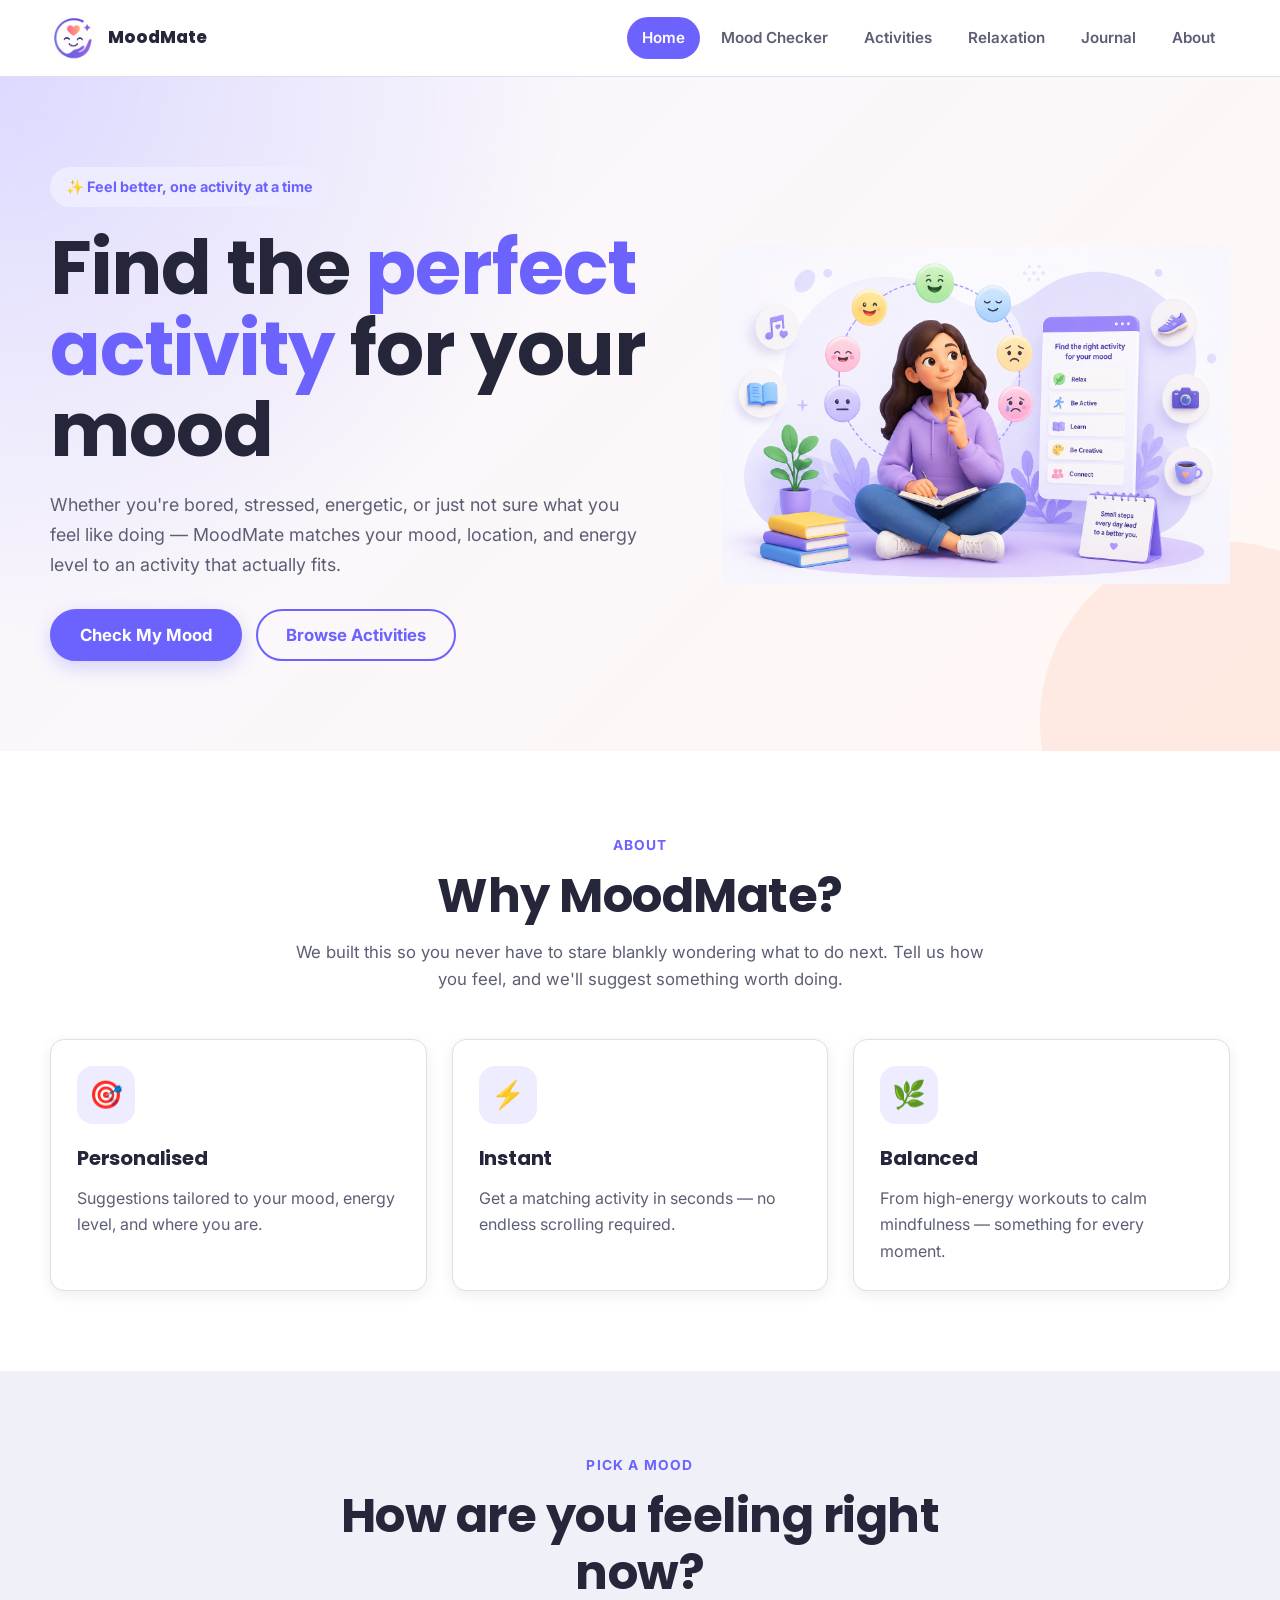
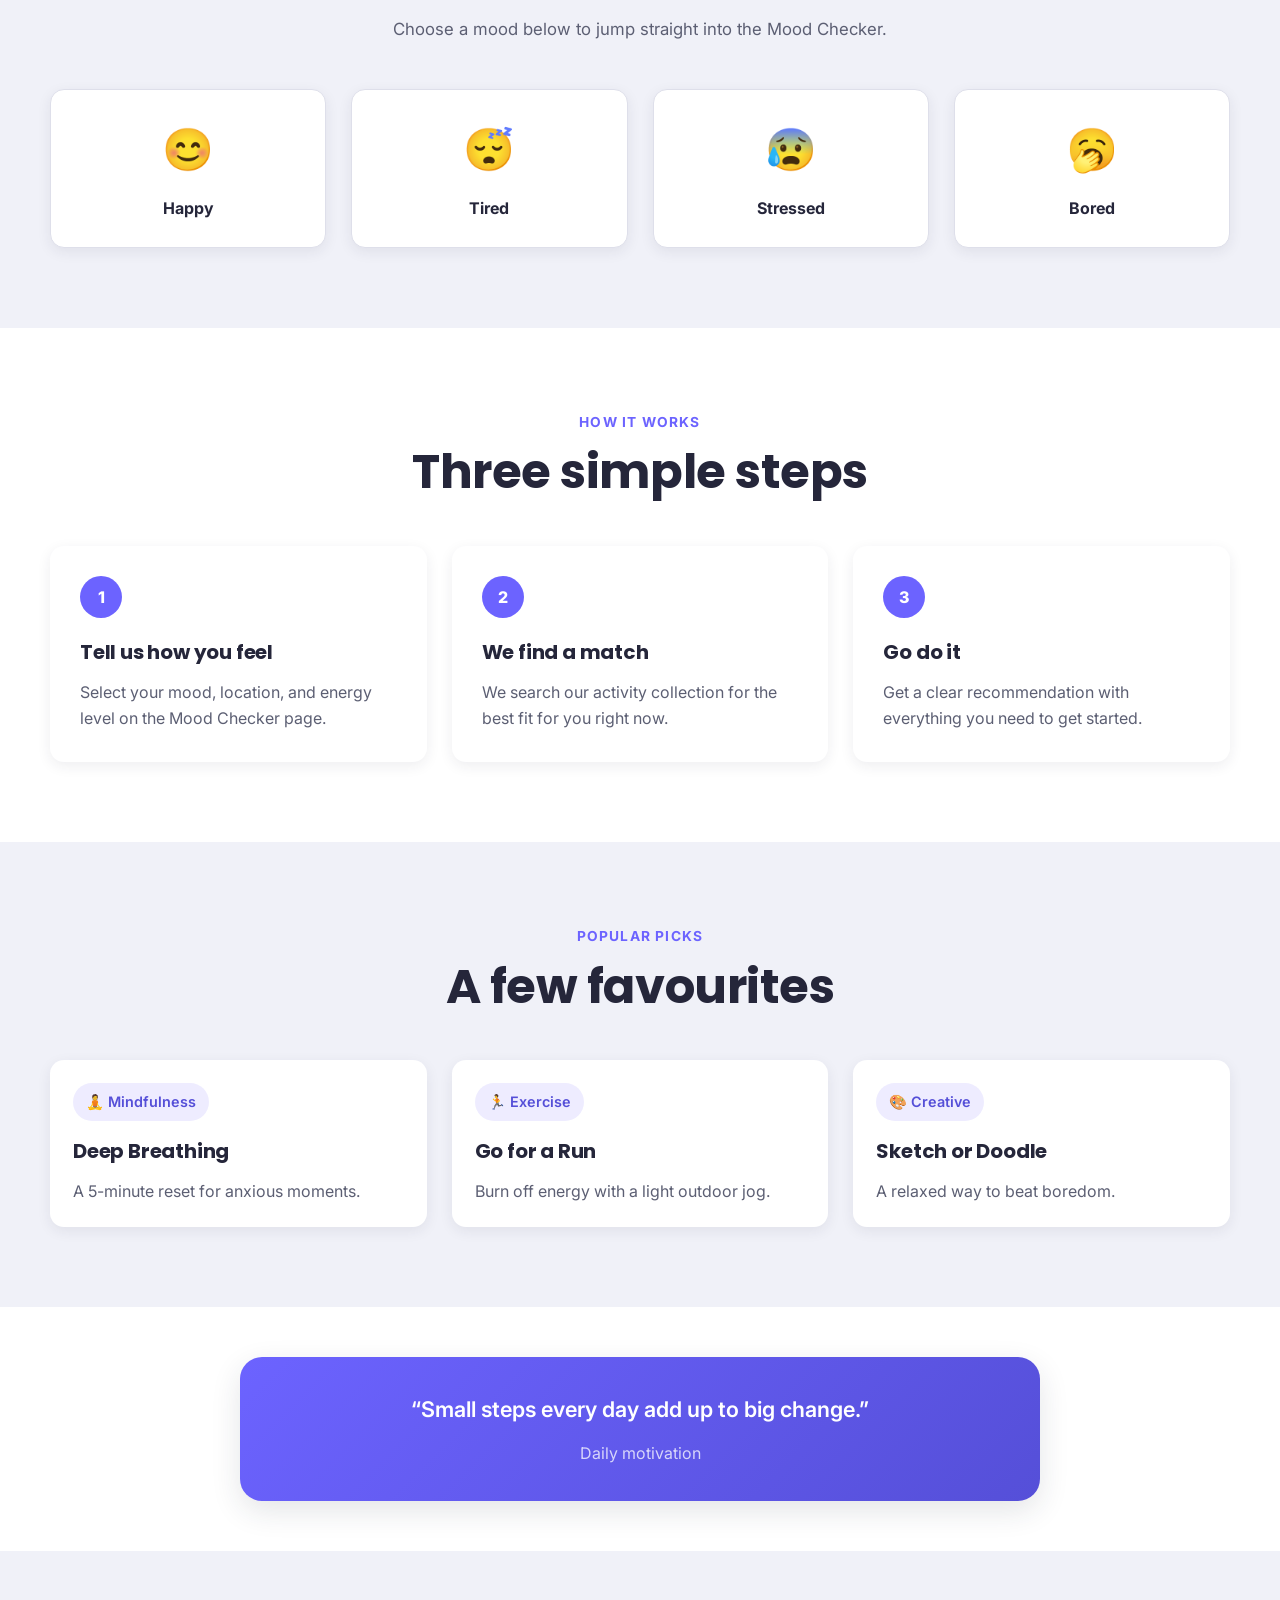
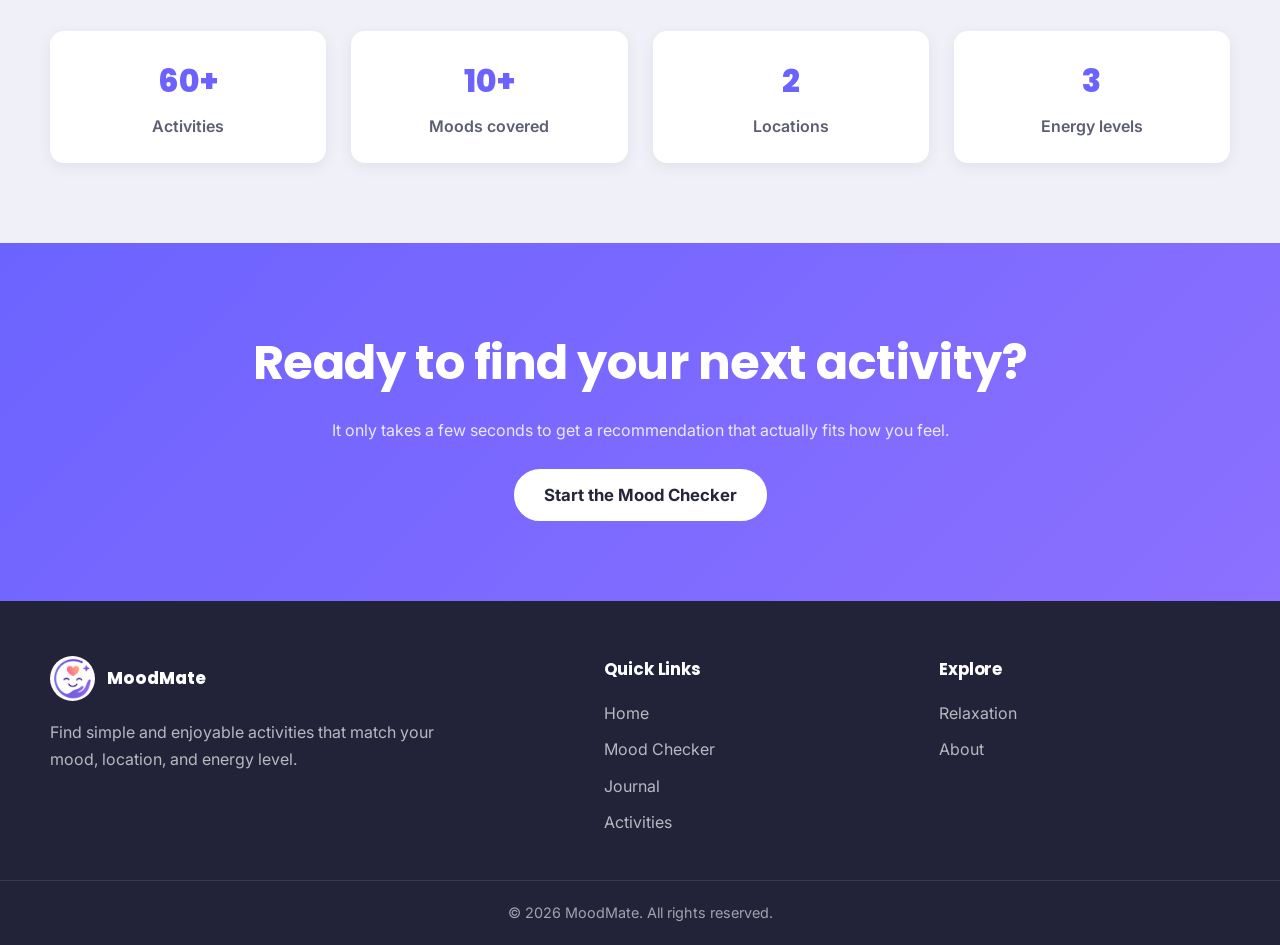
==== commit 4dcde668: "Update index.html" ====
--- a/index.html
+++ b/index.html
@@ -8,6 +8,12 @@
   <title>
    Home | MoodMate
   </title>
+
+<link rel="icon" type="image/png" sizes="32x32" href="images/logo.png">
+  <link rel="icon" type="image/png" sizes="16x16" href="images/logo.png">
+  <link rel="apple-touch-icon" href="images/logo.png">
+  <link rel="shortcut icon" href="images/logo.png">
+  
   <link href="https://fonts.googleapis.com" rel="preconnect">
   <link crossorigin href="https://fonts.gstatic.com" rel="preconnect">
   <link href="https://fonts.googleapis.com/css2?family=Poppins:wght@500;600;700;800&family=Inter:wght@400;500;600;700&display=swap" rel="stylesheet">
@@ -321,7 +327,7 @@
      <div class="container grid grid-four">
       <div class="info-card">
        <span class="info-card-number">
-        38+
+        60+
        </span>
        <span class="info-card-label">
         Activities
@@ -329,7 +335,7 @@
       </div>
       <div class="info-card">
        <span class="info-card-number">
-        10
+        10+
        </span>
        <span class="info-card-label">
         Moods covered
